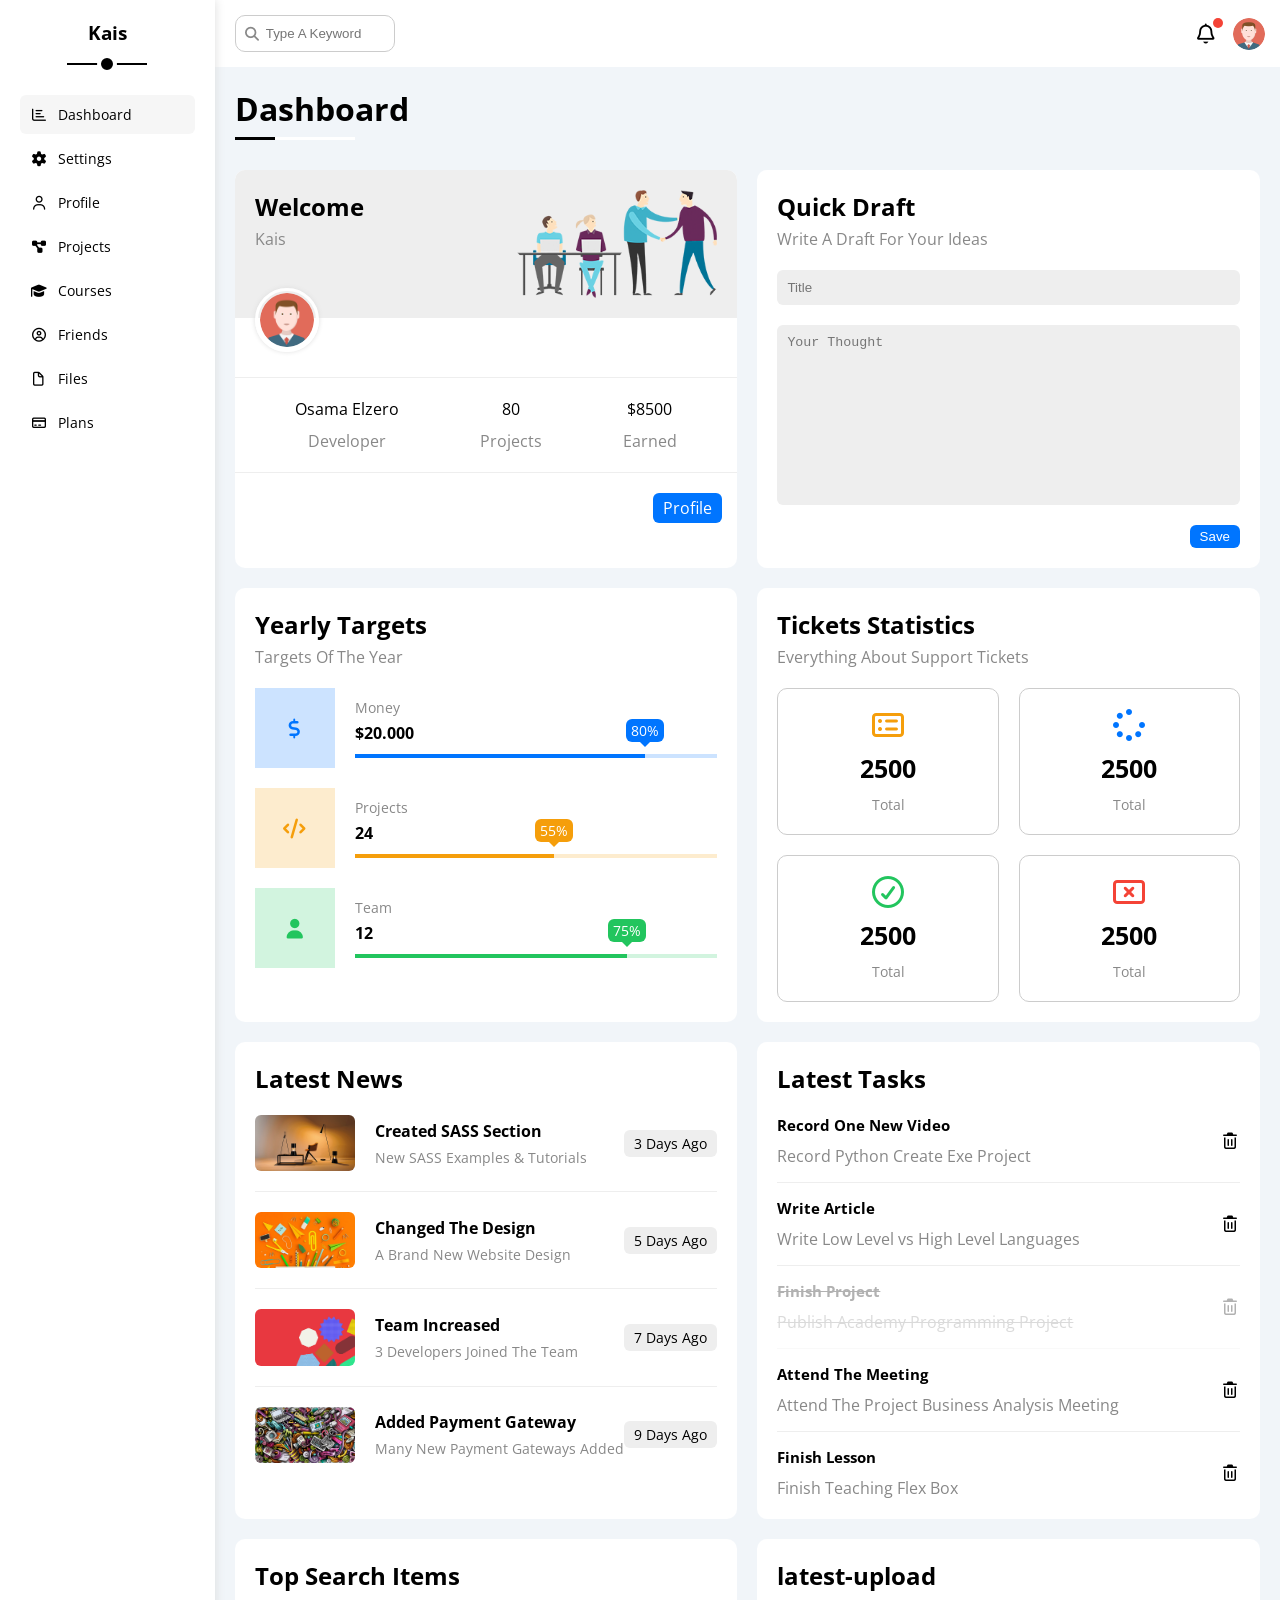
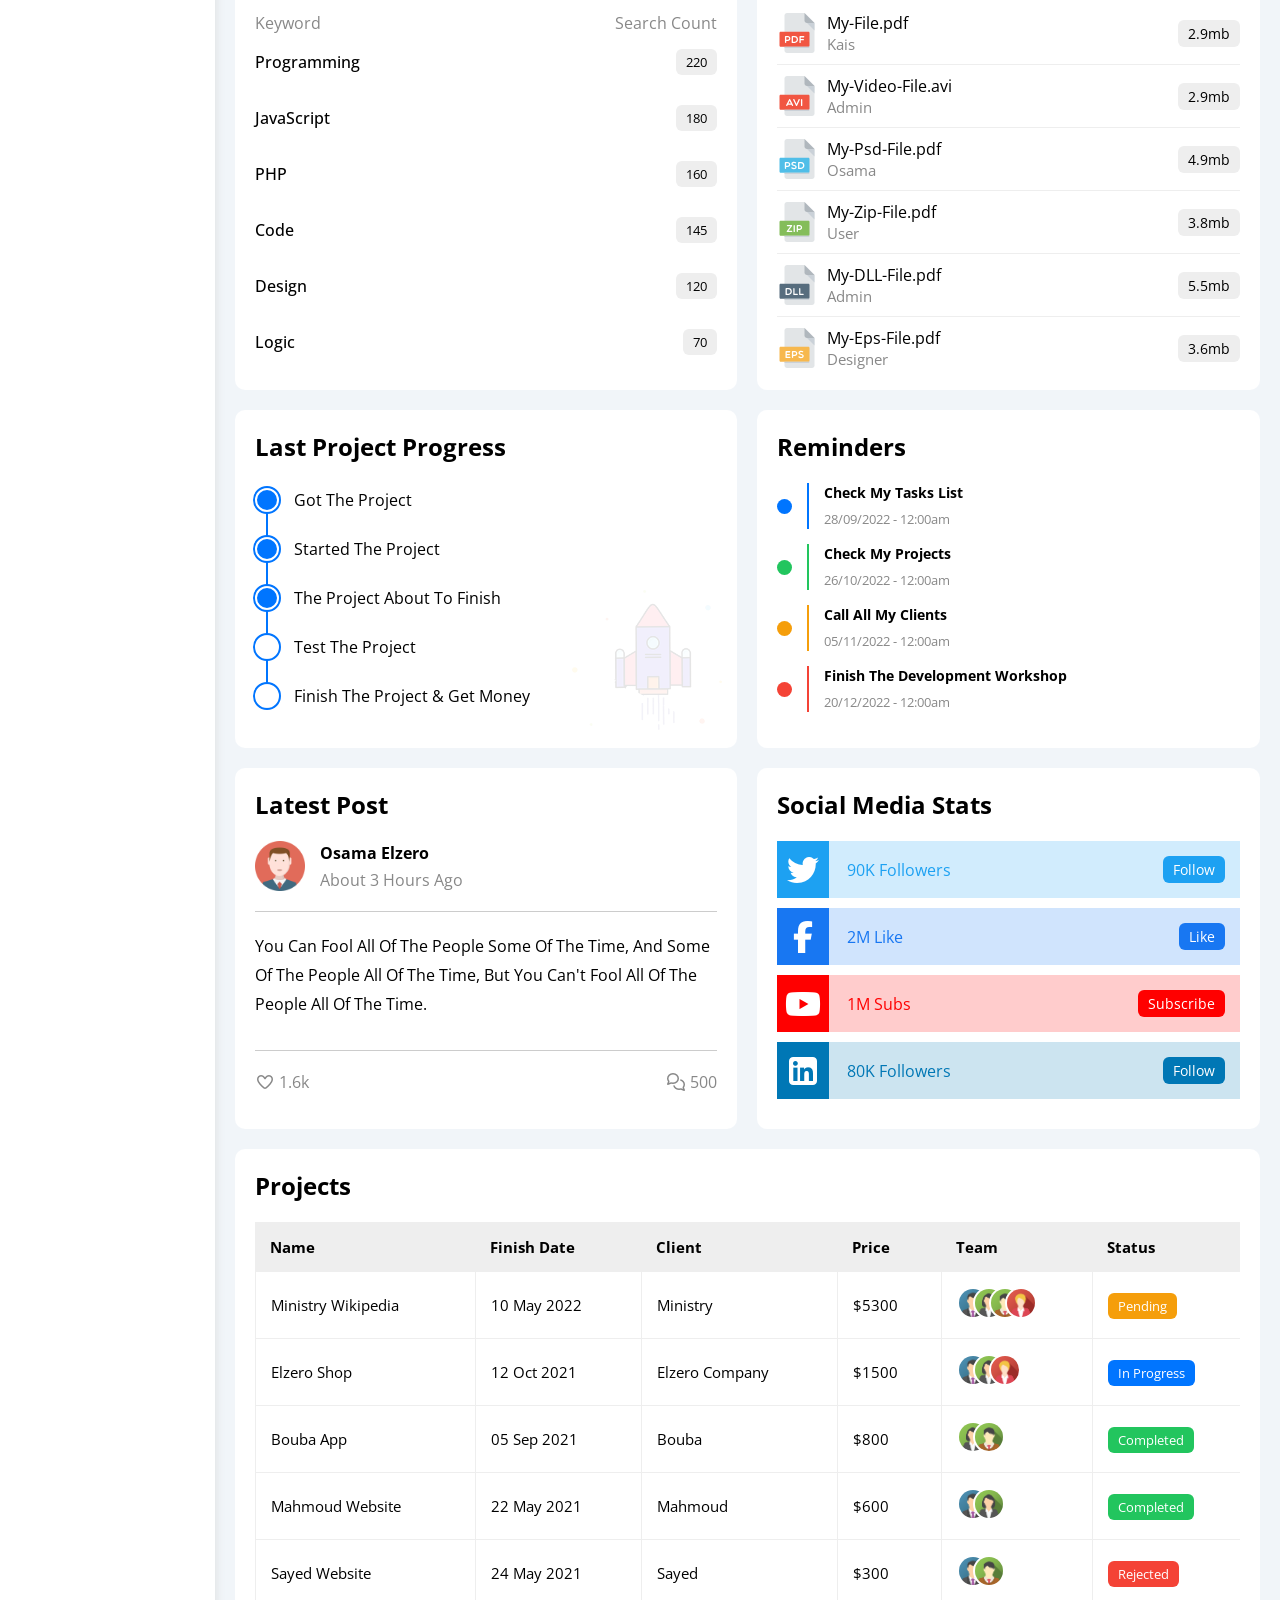
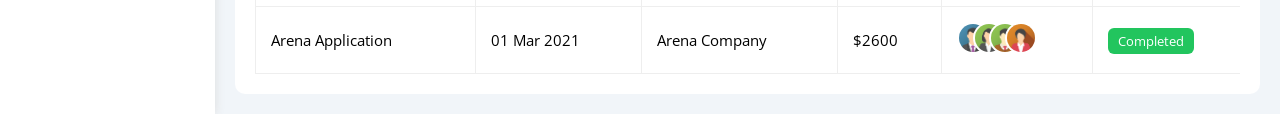
==== index.html @ 318b2729 "Initial commit" ====
<!DOCTYPE html>
<html lang="en">
    <head>
        <meta charset="UTF-8">
        <meta name="viewport" content="width=device-width, initial-scale=1.0">
        <!-- Font Awesome Library -->
        <link rel="stylesheet" href="css/all.min.css">
        <!-- Main Css File -->
        <link rel="stylesheet" href="css/frame-work.css">         
        <link rel="stylesheet" href="css/main-style.css">
        <!-- Google Font -->
        <link rel="preconnect" href="https://fonts.googleapis.com">
        <link rel="preconnect" href="https://fonts.gstatic.com" crossorigin>
        <link href="https://fonts.googleapis.com/css2?family=Open+Sans:ital,wght@0,300..800;1,300..800&display=swap" rel="stylesheet">
        <title>Dashboard</title>
    </head>
    <body>
        <div class="page d-flex">
            <div class="sidebar bg-white p-20 p-rel">
                <h3 class="p-rel mt-0 text-c">Kais</h3>
                <ul>
                    <li>
                        <a class="active d-flex align-center fs-14 c-black rad-6 p-10" href="index.html">
                            <i class="fa-regular fa-chart-bar fa-fw"></i>
                            <span class="ml-10 hide-mobile">Dashboard</span>
                        </a>
                    </li>
                    <li>
                        <a class="d-flex align-center fs-14 c-black rad-6 p-10" href="settings.html">
                            <i class="fa-solid fa-gear fa-fw"></i>
                            <span class="ml-10 hide-mobile">Settings</span>
                        </a>
                    </li>
                    <li>
                        <a class="d-flex align-center fs-14 c-black rad-6 p-10" href="Profile.html">
                            <i class="fa-regular fa-user fa-fw"></i>
                            <span class="ml-10 hide-mobile">Profile</span>
                        </a>
                    </li>
                    <li>
                        <a class="d-flex align-center fs-14 c-black rad-6 p-10" href="Projects.html">
                            <i class="fa-solid fa-diagram-project fa-fw"></i>
                            <span class="ml-10 hide-mobile">Projects</span>
                        </a>
                    </li>
                    <li>
                        <a class="d-flex align-center fs-14 c-black rad-6 p-10" href="Courses.html">
                            <i class="fa-solid fa-graduation-cap fa-fw"></i>
                            <span class="ml-10 hide-mobile">Courses</span>
                        </a>
                    </li>
                    <li>
                        <a class="d-flex align-center fs-14 c-black rad-6 p-10" href="Friends.html">
                            <i class="fa-regular fa-circle-user fa-fw"></i>
                            <span class="ml-10 hide-mobile">Friends</span>
                        </a>
                    </li>
                    <li>
                        <a class="d-flex align-center fs-14 c-black rad-6 p-10" href="Files.html">
                            <i class="fa-regular fa-file fa-fw"></i>
                            <span class="ml-10 hide-mobile">Files</span>
                        </a>
                    </li>
                    <li>
                        <a class="d-flex align-center fs-14 c-black rad-6 p-10" href="Plans.html">
                            <i class="fa-regular fa-credit-card fa-fw"></i>
                            <span class="ml-10 hide-mobile">Plans</span>
                        </a>
                    </li>
                </ul>
            </div>
            <div class="content w-full">
                <!-- Start Head -->
                <div class="head bg-white p-15 flex-between ">
                    <div class="search p-rel">
                        <input class="p-10 border-1-ccc rad-10" type="search" placeholder="Type A Keyword">
                    </div>
                    <div class="icons d-flex align-center">
                        <span class="notification p-rel">
                            <i class="fa-regular fa-bell fa-lg"></i>
                        </span>
                        <img src="images/avatar.png" alt="image">
                    </div>
                </div>
                <!-- End Head -->
                <h1 class="p-rel">Dashboard</h1>
                <!-- Start Wrapper -->
                <div class="wrapper d-grid gap-20">          
                    <!-- Start Welcome -->
                    <div class="welcome bg-white rad-10 text-c-mobile">
                        <div class="welcome-header d-flex space-between p-20 bg-eee ">
                            <div>
                                <h2 class="m-0">Welcome</h2>
                                <span class="d-block mt-5 c-gray mb-20">Kais</span>
                            </div>
                            <img class="hide-mobile" src="/images/welcome.png" alt="">
                        </div>   
                        <img class="rad-circle" src="/images/avatar.png" alt="">
                        <div class="body d-flex text-c p-20 mt-20 mb-20">
                            <div class="f-grow-1 p-rel">Osama Elzero
                                <span class="d-block c-gray mt-10">Developer</span>
                            </div>
                            <div class="f-grow-1 p-rel">80
                                <span class="d-block c-gray mt-10">Projects</span>
                            </div>
                            <div class="f-grow-1 p-rel">$8500
                                <span class="d-block c-gray mt-10">Earned</span>
                            </div>
                        </div>
                        <a class="btn-shape d-block bg-blue w-fit c-white" href="profile.html">Profile</a>
                    </div>
                    <!-- End Welcome -->
                    <!-- Start Quick Draft -->
                    <div class="quick p-20 bg-white rad-10 text-c-mobile">
                        <div>
                            <h2 class="m-0">Quick Draft</h2>
                            <span class="d-block mt-5 c-gray mb-20">Write A Draft For Your Ideas</span>
                        </div>
                        <form action="">
                            <input class="w-full bg-eee rad-6 p-10 mb-20 d-block b-none"  type="text" placeholder="Title">
                            <textarea class="w-full bg-eee rad-6 p-10 mb-20 d-block b-none" placeholder="Your Thought"></textarea>
                            <input class="btn-shape d-block bg-blue b-none w-fit c-white" type="submit" value="Save">
                        </form>
                    </div>
                    <!-- End Quick Draft -->
                    <!-- Start Yearly Targets  -->
                    <div class="targets p-20 bg-white rad-10 ">
                        <div>
                            <h2 class="m-0">Yearly Targets</h2>
                            <span class="d-block mt-5 c-gray mb-20">Targets Of The Year</span>
                        </div>
                        <div class="blue unit mb-20 flex-between">
                            <i class="fa-solid fa-dollar-sign fa-lg flex-center c-blue "></i>
                            <div class="info f-grow-1">
                                <span class="d-block c-gray fs-14">Money</span>
                                <span class="d-block bold mb-10 mt-5">$20.000</span>
                                <div class="progress">
                                    <span class="d-block bg-blue p-rel" style="width: 80%;">
                                        <span class="p-abs d-block bg-blue c-white rad-6 blold">80%</span>
                                    </span>
                                </div>
                            </div>
                        </div>
                        <div class="unit orange mb-20 flex-between">
                            <i class="fa-solid fa-code fa-lg flex-center c-orange"></i>
                            <div class="info f-grow-1">
                                <span class="d-block c-gray fs-14">Projects</span>
                                <span class="d-block bold mb-10 mt-5">24</span>
                                <div class="progress">
                                    <span class="d-block bg-orange p-rel" style="width: 55%;">
                                        <span class="p-abs d-block bg-orange c-white rad-6 blold">55%</span>
                                    </span>
                                </div>
                            </div>
                        </div>
                        <div class="unit green mb-20 flex-between">
                            <i class="fa-solid fa-user fa-lg flex-center c-green"></i>
                            <div class="info f-grow-1">
                                <span class="d-block c-gray fs-14">Team</span>
                                <span class="d-block bold mb-10 mt-5">12</span>
                                <div class="progress">
                                    <span class="d-block bg-green p-rel" style="width: 75%;">
                                        <span class="p-abs d-block bg-green c-white rad-6 blold">75%</span>
                                    </span>
                                </div>
                            </div>
                        </div>
                    </div>
                    <!-- End Yearly Targets -->
                    <!-- Start Tickets Statistics -->
                    <div class="tickets p-20 bg-white rad-10 ">
                        <div>
                            <h2 class="m-0">Tickets Statistics</h2>
                            <span class="d-block mt-5 c-gray mb-20">Everything About Support Tickets</span>
                        </div>
                        <div class="info d-flex gap-20 text-c flex-wrap">
                            <div class="box border-1-ccc rad-10 p-20">
                                <i class="fa-regular fa-rectangle-list fa-2x mb-10 c-orange"></i>
                                <span class="d-block mb-10 bold fs-25">2500</span>
                                <span class="d-block c-gray fs-14">Total</span>
                            </div>
                            <div class="box border-1-ccc rad-10 p-20">
                                <i class="fa-solid fa-spinner fa-2x mb-10 c-blue"></i>
                                <span class="d-block mb-10 bold fs-25">2500</span>
                                <span class="d-block c-gray fs-14">Total</span>
                            </div>
                            <div class="box border-1-ccc rad-10 p-20">
                                <i class="fa-regular fa-circle-check fa-2x mb-10 c-green"></i>
                                <span class="d-block mb-10 bold fs-25">2500</span>
                                <span class="d-block c-gray fs-14">Total</span>
                            </div>
                            <div class="box border-1-ccc rad-10 p-20">
                                <i class="fa-regular fa-rectangle-xmark fa-2x mb-10 c-red"></i>
                                <span class="d-block mb-10 bold fs-25">2500</span>
                                <span class="d-block c-gray fs-14">Total</span>
                            </div>
                        </div>
                        
                    </div>
                    <!-- End Tickets Statistics -->
                    <!-- Start Latest News -->
                    <div class="news p-20 bg-white rad-10  text-c-mobile">
                        <h2 class="mt-0 mb-20">Latest News</h2>
                        <div class="news-row flex-center pb-20 mb-20 column-mobile">
                            <img class="rad-6 mr-15" src="images/news-01.png" alt="">
                            <div class="info">
                                <h3 class="mt-0">Created SASS Section</h3>
                                <p class="m-0 c-gray fs-14">New SASS Examples & Tutorials</p>
                            </div>
                            <div class="btn-shape bg-eee fs-14 label">3 Days Ago</div>
                        </div>
                        <div class="news-row flex-center pb-20 mb-20 column-mobile">
                            <img class="rad-6 mr-15" src="images/news-02.png" alt="">
                            <div class="info">
                                <h3 class="mt-0">Changed The Design</h3>
                                <p class="m-0 c-gray fs-14">A Brand New Website Design</p>
                            </div>
                            <div class="btn-shape bg-eee fs-14 label">5 Days Ago</div>
                        </div>
                        <div class="news-row flex-center pb-20 mb-20 column-mobile">
                            <img class="rad-6 mr-15" src="images/news-03.png" alt="">
                            <div class="info">
                                <h3 class="mt-0">Team Increased</h3>
                                <p class="m-0 c-gray fs-14">3 Developers Joined The Team</p>
                            </div>
                            <div class="btn-shape bg-eee fs-14 label">7 Days Ago</div>
                        </div>
                        <div class="news-row flex-center column-mobile">
                            <img class="rad-6 mr-15" src="images/news-04.png" alt="">
                            <div class="info">
                                <h3 class="mt-0">Added Payment Gateway</h3>
                                <p class="m-0 c-gray fs-14">Many New Payment Gateways Added</p>
                            </div>
                            <div class="btn-shape bg-eee fs-14 label">9 Days Ago</div>
                        </div>
                    </div>
                    <!-- End Latest News -->
                    <!-- Start Tasks -->
                    <div class="tasks p-20 bg-white rad-10 ">
                        <h2 class="mt-0 mb-20">Latest Tasks</h2>
                        <div class="tasks-row flex-between">
                            <div class="info">
                                <h3 class="mt-0 fs-15 mb-10">Record One New Video</h3>
                                <p class="c-gray m-0 ">Record Python Create Exe Project</p>
                            </div>
                            <i class="fa-regular fa-trash-can delete"></i>
                        </div>
                        <div class="tasks-row flex-between">
                            <div class="info">
                                <h3 class="mt-0 fs-15 mb-10">Write Article</h3>
                                <p class="c-gray m-0">Write Low Level vs High Level Languages</p>
                            </div>
                            <i class="fa-regular fa-trash-can delete"></i>
                        </div>
                        <div class="tasks-row flex-between done">
                            <div class="info">
                                <h3 class="mt-0 fs-15 mb-10">Finish Project</h3>
                                <p class="c-gray m-0">Publish Academy Programming Project</p>
                            </div>
                            <i class="fa-regular fa-trash-can delete"></i>
                        </div>
                        <div class="tasks-row flex-between">
                            <div class="info">
                                <h3 class="mt-0 fs-15 mb-10">Attend The Meeting</h3>
                                <p class="c-gray m-0">Attend The Project Business Analysis Meeting</p>
                            </div>
                            <i class="fa-regular fa-trash-can delete"></i>
                        </div>
                        <div class="tasks-row flex-between">
                            <div class="info">
                                <h3 class="mt-0 fs-15 mb-10">Finish Lesson</h3>
                                <p class="c-gray m-0">Finish Teaching Flex Box</p>
                            </div>
                            <i class="fa-regular fa-trash-can delete"></i>
                        </div>
                    </div>
                    <!-- End Tasks -->
                    <!-- Start Top Search Items -->
                    <div class="top-search p-20 bg-white rad-10">
                        <h2 class="mt-0 mb-20">Top Search Items</h2>
                        <div class="first-row flex-between c-gray">
                            <div>Keyword</div>
                            <div>Search Count</div>
                        </div>
                        <div class="items-row flex-between pb-15 pt-15">
                            <span class="fw-500">Programming</span>
                            <span class="btn-shape bg-eee fs-13">220</span>
                        </div>
                        <div class="items-row flex-between pb-15 pt-15">
                            <span class="fw-500">JavaScript</span>
                            <span class="btn-shape bg-eee fs-13">180</span>
                        </div>
                        <div class="items-row flex-between pb-15 pt-15">
                            <span class="fw-500">PHP</span>
                            <span class="btn-shape bg-eee fs-13">160</span>
                        </div>
                        <div class="items-row flex-between pb-15 pt-15">
                            <span class="fw-500">Code</span>
                            <span class="btn-shape bg-eee fs-13">145</span>
                        </div>
                        <div class="items-row flex-between pb-15 pt-15">
                            <span class="fw-500">Design</span>
                            <span class="btn-shape bg-eee fs-13">120</span>
                        </div>
                        <div class="items-row flex-between pb-15 pt-15">
                            <span class="fw-500">Logic</span>
                            <span class="btn-shape bg-eee fs-13">70</span>
                        </div>
                    </div>
                    <!-- End Top Search Items -->
                    <!-- Start Latest Upload  -->
                    <div class="latest-upload p-20 bg-white rad-10 ">
                        <h2 class="mt-0 mb-20">latest-upload</h2>
                        <div class="latest-upload-row flex-between">
                            <img class="mr-10" src="images/pdf.svg" alt="">
                            <div class="info f-grow-1 ">
                                <span class="d-block">My-File.pdf</span>
                                <span class="d-block fs-15 c-gray">Kais</span>
                            </div>
                            <span class="d-block fs-14 btn-shape bg-eee">2.9mb</span>
                        </div>
                        <div class="latest-upload-row flex-between">
                            <img class="mr-10" src="images/avi.svg" alt="">
                            <div class="info f-grow-1 ">
                                <span class="d-block">My-Video-File.avi</span>
                                <span class="d-block fs-15 c-gray">Admin</span>
                            </div>
                            <span class="d-block fs-14 btn-shape bg-eee">2.9mb</span>
                        </div>
                        <div class="latest-upload-row flex-between">
                            <img class="mr-10" src="images/psd.svg" alt="">
                            <div class="info f-grow-1 ">
                                <span class="d-block">My-Psd-File.pdf</span>
                                <span class="d-block fs-15 c-gray">Osama</span>
                            </div>
                            <span class="d-block fs-14 btn-shape bg-eee">4.9mb</span>
                        </div>
                        <div class="latest-upload-row flex-between">
                            <img class="mr-10" src="images/zip.svg" alt="">
                            <div class="info f-grow-1 ">
                                <span class="d-block">My-Zip-File.pdf</span>
                                <span class="d-block fs-15 c-gray">User</span>
                            </div>
                            <span class="d-block fs-14 btn-shape bg-eee">3.8mb</span>
                        </div>
                        <div class="latest-upload-row flex-between">
                            <img class="mr-10" src="images/dll.svg" alt="">
                            <div class="info f-grow-1 ">
                                <span class="d-block">My-DLL-File.pdf</span>
                                <span class="d-block fs-15 c-gray">Admin</span>
                            </div>
                            <span class="d-block fs-14 btn-shape bg-eee">5.5mb</span>
                        </div>
                        <div class="latest-upload-row flex-between">
                            <img class="mr-10" src="images/eps.svg" alt="">
                            <div class="info f-grow-1 ">
                                <span class="d-block">My-Eps-File.pdf</span>
                                <span class="d-block fs-15 c-gray">Designer</span>
                            </div>
                            <span class="d-block fs-14 btn-shape bg-eee">3.6mb</span>
                        </div>
                    </div>
                    <!-- End Latest Upload  -->
                    <!-- Start Last Project Progress  -->
                    <div class="latest-projects p-20 bg-white rad-10 p-rel  text-c-mobile">
                        <h2 class="mt-0 mb-20">Last Project Progress</h2>
                        <ul class="p-rel">
                            <li class="d-flex align-center mt-25 done">Got The Project</li>
                            <li class="d-flex align-center mt-25 done">Started The Project</li>
                            <li class="d-flex align-center mt-25 done">The Project About To Finish</li>
                            <li class="d-flex align-center mt-25 current">Test The Project</li>
                            <li class="d-flex align-center mt-25">Finish The Project & Get Money</li>
                        </ul>
                        <img class="hide-mobile" src="images/project.png" alt="">
                    </div>
                    <!-- End Last Project Progress -->
                    <!-- Start Reminders -->
                    <div class="reminders p-20 bg-white rad-10 p-rel">
                        <h2 class="mt-0 mb-20">Reminders</h2>
                        <ul>
                            <li class="blue d-flex align-center mt-15 ">
                                <span class="d-block mr-15"></span>
                                <div class="info">
                                    <p class="mt-0 mb-5 bold fs-14">Check My Tasks List</p>
                                    <span class="fs-13 c-gray">28/09/2022 - 12:00am</span>
                                </div>
                            </li>
                            <li class="green d-flex align-center mt-15">
                                <span class="d-block mr-15"></span>
                                <div class="info">
                                    <p class="mt-0 mb-5 bold fs-14">Check My Projects</p>
                                    <span class="fs-13 c-gray">26/10/2022 - 12:00am</span>
                                </div>
                            </li>
                            <li class="orange d-flex align-center mt-15">
                                <span class="d-block mr-15"></span>
                                <div class="info">
                                    <p class="mt-0 mb-5 bold fs-14">Call All My Clients</p>
                                    <span class="fs-13 c-gray">05/11/2022 - 12:00am</span>
                                </div>
                            </li>
                            <li class="red d-flex align-center mt-15">
                                <span class="d-block mr-15"></span>
                                <div class="info">
                                    <p class="mt-0 mb-5 bold fs-14">Finish The Development Workshop</p>
                                    <span class="fs-13 c-gray">20/12/2022 - 12:00am</span>
                                </div>
                            </li>
                        </ul>
                    </div>
                    <!-- End Reminders -->
                    <!-- Start Latest Post -->
                    <div class="latest-post p-20 bg-white rad-10 p-rel">
                        <h2 class="mt-0 mb-20">Latest Post</h2>
                        <div class="d-flex align-center mb-20">
                            <img src="images/avatar.png" alt="">
                            <div class="info">
                                <span class="d-block mt-0 mb-5 bold">Osama Elzero</span>
                                <span class="d-block c-gray">About 3 Hours Ago</span>
                            </div>
                        </div>
                        <div class="description pb-20 mb-20 pt-20 mt-20">
                            You can fool all of the people some of the time, 
                            and some of the people all of the time, but you can't fool 
                            all of the people all of the time.
                        </div>
                        <div class="post-stats flex-between c-gray">
                            <div class="likes">
                                <i class="fa-regular fa-heart"></i>
                                <span>1.6k</span>
                            </div>
                            <div class="comment">
                                <i class="fa-regular fa-comments"></i>
                                <span>500</span>
                            </div>
                        </div>
                    </div>
                    <!-- End Latest Post -->
                    <!-- Start Social Media Stats -->
                    <div class="social-stats p-20 bg-white rad-10 p-rel">
                        <h2 class="mt-0 mb-20">Social Media Stats</h2>
                        <div class="box flex-between twitter p-rel mb-10">
                            <i class="fa-brands fa-twitter fa-2x c-white p-abs h-full flex-center bg-blue p-20"></i>
                            <span>90K Followers</span>
                            <a class="btn-shape c-white fs-14" href="#">Follow</a>
                        </div>
                        <div class="box flex-between facebook p-rel mb-10">
                            <i class="fa-brands fa-facebook-f fa-2x c-white p-abs h-full flex-center bg-blue p-20"></i>
                            <span>2M Like</span>
                            <a class="btn-shape c-white fs-14" href="#">Like</a>
                        </div>
                        <div class="box flex-between youtube p-rel mb-10">
                            <i class="fa-brands fa-youtube fa-2x c-white p-abs h-full flex-center bg-blue p-20"></i>
                            <span>1M Subs</span>
                            <a class="btn-shape c-white fs-14" href="#">Subscribe</a>
                        </div>
                        <div class="box flex-between linkedin p-rel mb-10">
                            <i class="fa-brands fa-square-linkedin fa-2x c-white p-abs h-full flex-center bg-blue p-20"></i>
                            <span>80K Followers</span>
                            <a class="btn-shape c-white fs-14" href="#">Follow</a>
                        </div>
                    </div>
                    <!-- End Social Media Stats -->
                </div>
                <!-- End Wrapper -->
                <!-- Start Projects Table -->
                <div class="projects p-20 bg-white rad-10 m-20">
                    <h2 class="mt-0 mb-20">Projects</h2>
                    <div class="responsive-table">
                        <table class="fs-15 w-full">
                            <thead>
                                <tr>
                                    <td>Name</td>
                                    <td>Finish Date</td>
                                    <td>Client</td>
                                    <td>Price</td>
                                    <td>Team</td>
                                    <td>Status</td>
                                </tr>
                            </thead>
                            <tbody>
                                <tr>
                                    <td>Ministry Wikipedia</td>
                                    <td>10 May 2022</td>
                                    <td>Ministry</td>
                                    <td>$5300</td>
                                    <td>
                                        <img src="images/team-01.png" alt="" />
                                        <img src="images/team-02.png" alt="" />
                                        <img src="images/team-03.png" alt="" />
                                        <img src="images/team-05.png" alt="" />
                                    </td>
                                    <td>
                                        <span class="btn-shape c-white fs-13 bg-orange">Pending</span>
                                    </td>
                                </tr>
                                <tr>
                                    <td>Elzero Shop</td>
                                    <td>12 Oct 2021</td>
                                    <td>Elzero Company</td>
                                    <td>$1500</td>
                                    <td>
                                        <img src="/images/team-01.png" alt="">
                                        <img src="/images/team-02.png" alt="">
                                        <img src="/images/team-05.png" alt="">
                                    </td>
                                    <td>
                                        <span class="btn-shape c-white fs-13 bg-blue">In Progress</span>
                                    </td>
                                </tr>
                                <tr>
                                    <td>Bouba App</td>
                                    <td>05 Sep 2021</td>
                                    <td>Bouba</td>
                                    <td>$800</td>
                                    <td>
                                        <img src="/images/team-02.png" alt="">
                                        <img src="/images/team-03.png" alt="">
                                    </td>
                                    <td>
                                        <span class="btn-shape c-white fs-13 bg-green">Completed</span>
                                    </td>
                                </tr>
                                <tr>
                                    <td>Mahmoud Website</td>
                                    <td>22 May 2021</td>
                                    <td>Mahmoud</td>
                                    <td>$600</td>
                                    <td>
                                        <img src="/images/team-01.png" alt="">
                                        <img src="/images/team-02.png" alt="">
                                    </td>
                                    <td>
                                        <span class="btn-shape c-white fs-13 bg-green">Completed</span>
                                    </td>
                                </tr>
                                <tr>
                                    <td>Sayed Website</td>
                                    <td>24 May 2021</td>
                                    <td>Sayed</td>
                                    <td>$300</td>
                                    <td>
                                        <img src="/images/team-01.png" alt="">
                                        <img src="/images/team-03.png" alt="">
                                    </td>
                                    <td>
                                        <span class="btn-shape c-white fs-13 bg-red ">Rejected</span>
                                    </td>
                                </tr>
                                <tr>
                                    <td>Arena Application</td>
                                    <td>01 Mar 2021</td>
                                    <td>Arena Company</td>
                                    <td>$2600</td>
                                    <td>
                                        <img src="/images/team-01.png" alt="">
                                        <img src="/images/team-02.png" alt="">
                                        <img src="/images/team-03.png" alt="">
                                        <img src="/images/team-04.png" alt="">
                                    </td>
                                    <td>
                                        <span class="btn-shape c-white fs-13 bg-green">Completed</span>
                                    </td>
                                </tr>
                            </tbody>
                        </table>
                    </div>
                </div>
                <!-- End Projects Table -->
            </div>
            
        </div>
    </body>
</html>
---- css/frame-work.css ----
:root {
    --blue-color:#0075ff;
    --blue-alt-color:#0d69d5;
    --orange-color:#f59e0b;
    --green-color:#22c55e;
    --red-color:#f44336;
    --gray-color:#888;
}
/* Start Box */
.d-block {
    display: block;
}
@media (max-width:767px) {
    .block-mobile {
        display: block;
    }
    .hide-mobile {
        display: none;
    }
}
.d-grid {
    display: grid;
}
.d-flex {
    display: flex;
}
.d-inline-flex {
    display: inline-flex;
}
.align-center {
    align-items: center;
}
.space-between {
    justify-content: space-between;
}
.flex-wrap {
    flex-wrap: wrap;
}
.f-grow-1 {
    flex-grow: 1;
}
@media (max-width:767px) {
    .column-mobile {
        flex-direction: column;
    }
}
.gap-20 {
    gap: 20px ;
}
/* End Box */
/* Start Padding + Margin */
.p-20 {
    padding: 20px;
}
.p-15 {
    padding: 15px;
}
.p-10 {
    padding: 10px;
}
.pt-20 {
    padding-top: 20px;
}
.pt-15 {
    padding-top: 15px;
}
.pb-20 {
    padding-bottom: 20px;
}
.pb-15 {
    padding-bottom: 15px;
}
.m-20 {
    margin: 20px;
}
.m-0 {
    margin: 0;
}
.mt-0 {
    margin-top: 0;
}
.mt-5 {
    margin-top: 5px;
}
.mt-10 {
    margin-top: 10px;
}
.mt-15 {
    margin-top: 15px;
}
.mt-20 {
    margin-top: 20px;
}
.mt-25 {
    margin-top: 25px;
}
.mr-10 {
    margin-right: 10px;
}
.mr-15 {
    margin-right: 15px;
}
.mb-5 {
    margin-bottom: 5px;
}
.mb-10 {
    margin-bottom: 10px;
}
.mb-15 {
    margin-bottom: 15px;
}
.mb-20 {
    margin-bottom: 20px;
}
.ml-10 {
    margin-left: 10px;
}
/* End Padding + Margin */
/* Start Color */
.bg-white {
    background-color: white;
}
.bg-blue {
    background-color: var(--blue-color);
}
.bg-orange {
    background-color: var(--orange-color);
}
.bg-green {
    background-color: var(--green-color);
}
.bg-red {
    background-color: var(--red-color);
}
.bg-eee {
    background-color: #eee;
}
.c-blue {
    color: var(--blue-color);
}
.c-orange {
    color: var(--orange-color);
}
.c-green {
    color: var(--green-color);
}
.c-red {
    color: var(--red-color);
}
.c-black {
    color: black;
}
.c-gray {
    color: var(--gray-color);
}
.c-white {
    color: white;
}
/* End Color */
/* Start Position */
.p-rel {
    position: relative;
}
.p-abs {
    position: absolute;
}
/* End Position  */
/* Start Font  */
@media (max-width:767px) {
    .text-c-mobile {
        text-align: center;
    }
}
.text-c {
    text-align: center;
}
.fs-13 {
    font-size: 13px;
}
.fs-14 {
    font-size: 14px;
}
.fs-15 {
    font-size:15px ;
}
.fs-16 {
    font-size:16px ;
}
.fs-17 {
    font-size:17px ;
}
.fs-25 {
    font-size: 25px;
}
.fw-500 {
    font-weight: 500;
}
.bold {
    font-weight: bold;
}
/* End Font */
/* Start Size  */
.w-full {
    width: 100%
}
.w-half {
    width: 50%
}
.w-fit {
    width: fit-content;
}
.h-full {
    height: 100%;
}
/* End Size  */
/* Start Border  */
.rad-6 {
    border-radius: 6px;
}
.rad-10 {
    border-radius: 10px;
}
.rad-circle {
    border-radius: 50%;
}
.border-1-ccc {
    border: 1px solid #ccc;
}
.border-2-eee {
    border: 2px solid #eee;
}
.border-t-1-eee {
    border-top: 1px solid #eee;
}
.border-b-1-eee {
    border-bottom: 1px solid #eee;
}
.b-none {
    border: none;
}
/* End Border */
/* Start Component */
.flex-center {
    display: flex;
    justify-content: center;
    align-items: center;
}
.flex-between {
    display: flex;
    justify-content: space-between;
    align-items: center;
}
.btn-shape {
    padding: 4px 10px;
    border-radius: 6px;
}
/* End Component */
---- css/main-style.css ----
:root {
    --blue-color:#0075ff;
    --blue-alt-color:#0d69d5;
    --orange-color:#f59e0b;
    --green-color:#22c55e;
    --red-color:#f44336;
    --gray-color:#888;
}
body {
    font-family:"Open Sans" , sans-serif;
    margin: 0;
}
* {
    box-sizing: border-box;
}
*:focus {
    outline: none;
}
a {
    text-decoration: none;
}
ul {
    list-style: none ;
    padding: 0;
}
::-webkit-scrollbar {
    width: 15px;
}
::-webkit-scrollbar-track {
    background-color: white;
}
::-webkit-scrollbar-thumb {
    background-color: var(--blue-color);
}
::-webkit-scrollbar-thumb:hover {
    background-color: var(--blue-alt-color);
}
.page {
    background-color: #f1f5f9;
    min-height: 100vh;
}
/* Start Sidebar  */
.sidebar {
    width: 250px;
    -webkit-box-shadow: 0 0 10px #ddd;
    -moz-box-shadow: 0 0 10px #ddd;
    box-shadow: 0 0 10px #ddd;
}
.sidebar > h3 {
    margin-bottom: 50px;
}
@media (min-width:768px) {
    .sidebar > h3::before ,
    .sidebar > h3::after {
        content: "";
        background-color: black;
        position: absolute;
        left: 50%;
        transform: translateX(-50%);
    }
    .sidebar > h3::before {
        height: 2px;
        width: 80px;
        bottom: -20px;
    }
    .sidebar > h3::after {
        height: 12px;
        width: 12px;    
        bottom: -29px;
        border-radius: 50%;
        border: 4px solid white;
    }
}
.sidebar ul li a {
    transition: 0.3s;
    margin-bottom: 5px;
}
.sidebar ul li a:hover , 
.sidebar ul li a.active {
    background-color: #f6f6f6;
}
.sidebar ul li a span {
    font-size: 14px;
    margin-left: 10px;
}
@media (max-width :767px) {
    .sidebar {
        width: 58px;
        padding: 10px;
    }
    .sidebar > h3 {
        font-size: 13px;
        margin-bottom: 15px;
    }
}
/* End Sidebar  */
/* Start Content */
.content {
    overflow: hidden;
}
/* Start Head */
.head .search::before{
    font-family: var(--fa-style-family-classic);
    content: "\f002";
    font-weight: 900;
    position: absolute;
    left: 15px;
    top: 50%;
    transform: translateY(-50%);
    font-size: 14px;
    color: var(--gray-color);
}
.head .search input {
    padding-left: 30px;
    margin-left: 5px;
    width: 160px;
    transition: width 0.3s;
}
.head .search input:focus {
    outline:auto ;
    outline-color: #dadada;
    width: 200px;
}
.head .search input:focus::placeholder {
    display: none;
}
.head .icons .notification::before {
    content: "";
    width: 10px;
    height: 10px;
    border-radius: 50%;
    background-color: var(--red-color);
    position: absolute;
    top: -5px;
    right: -5px;
}
.head .icons img {
    width: 32px;
    height: 32px;
    margin-left: 15px;
    border-radius: 50%;
}   
/* End Head */
.page h1 {
    margin: 20px 20px 40px;
}
.page h1::before , 
.page h1::after {
    content: "";
    position: absolute;
    height: 3px;
    bottom: -10px;
    left: 0;
}
.page h1::before {
    background-color: white;
    width: 120px;
}
.page h1::after {
    background-color: black;
    width: 40px;
}
.wrapper {
    grid-template-columns: repeat(auto-fill , minmax(450px , 1fr));
    margin-left: 20px;
    margin-right: 20px;
    margin-bottom: 20px;
}
@media (max-width:767px) {
    .wrapper {
        grid-template-columns: minmax(200px , 1fr);
        margin-left: 10px;
        margin-right: 10px;
        gap: 10px;
    }
}
/* Start Welcome */
.welcome {
    overflow: hidden;
}
.welcome .welcome-header img {
    width: 200px;
}
.welcome > img {
    width: 64px;
    height: 64px;
    box-shadow: rgb(221, 221, 221) 0px 0px 5px;
    margin-top: -30px;
    margin-left: 20px;
    border: 3px solid white;
    padding: 2px;
}
.welcome .body {
    border-top:1px  solid #eee;
    border-bottom:1px  solid #eee;
}
@media (max-width:767px) {
    .welcome .welcome-header {
        padding-bottom: 30px;
        justify-content: center;
    }
    .welcome > img {
        margin-left: 0;
    }
    .welcome .body {
        flex-direction: column;
    }
    .welcome .body div {
        margin-bottom: 20px;
    }
    .welcome .body div:not(:last-child)::before {
        content: "";
        width: 30%;
        height: 1px;
        background-color: var(--gray-color);
        position: absolute;
        bottom: -10px;
        left: 50%;
        transform: translateX(-50%);
    }
}
.welcome a {
    margin: 0 15px 15px auto;
    transition: 0.3s;
}
.welcome a:hover {
    background-color: var(--blue-alt-color);
}
/* End Welcome */
/* Start Quick Draft */
.quick textarea {
    resize: none;
    min-height: 180px;
}
.quick input[type=submit] {
    margin-left: auto;
    cursor: pointer;
    transition: 0.3s;
}
.quick input[type=submit]:hover {
    background-color: var(--blue-alt-color);
}
/* End Quick Draft */
/* Start Yearly Targets */
.targets .unit i {
    height: 80px;
    width: 80px;
    margin-right: 20px;
}
.targets .unit .info .progress {
    height: 4px;
}
.targets .unit.blue i ,
.targets .unit.blue .info .progress {
    background-color: rgba(0 117 255 / 20%);
}
.targets .unit.orange i ,
.targets .unit.orange .info .progress {
    background-color: rgb(245 158 11 / 20%);
}
.targets .unit.green i ,
.targets .unit.green .info .progress {
    background-color: rgb(34 197 94 / 20%);
}
.targets .unit .info .progress > span {
    height: 100%;
}
.targets .unit .info .progress > span span {
    bottom: 16px;
    right: -19px;
    font-size: 14px;
    padding: 2px 5px;
}
.targets .unit .info .progress span > span::after {
    content: "";
    border-style: solid;
    border-width: 6px;
    border-color: transparent;
    position: absolute;
    bottom: -11px;
    left: 50%;
    transform: translateX(-50%);
}
.targets .unit.blue .info .progress span > span::after {
    border-top-color: var(--blue-color);
}
.targets .unit.orange .info .progress span > span::after {
    border-top-color: var(--orange-color);
}
.targets .unit.green .info .progress span > span::after {
    border-top-color: var(--green-color) ;
}
/* End Yearly Targets */
/* Start Tickets Statistics */
.tickets .info .box {
    width: calc(50% - 10px);
}
@media (max-width:570px) {
    .tickets .info .box {
        width: 100%;
    }
}
/* End Tickets Statistics */
/* Start Latest News */
.news .news-row:not(:last-of-type) {
    border-bottom: 1px solid #eee;
}
.news img {
    width: 100px;
    height: 100%;
    margin-right: 20px;
}
@media (max-width:767px) {
    .news img {
        margin: 0 auto;
    }
}
.news .info {
    flex-grow: 1;
}
.news .info h3 {
    font-size: 16px;
    margin-bottom: 6px;
}
@media (max-width:767px) {
    .news .info h3 {
        margin-top: 5px;
    }
    .news .info p {
        margin-bottom: 5px;
    }
    .news .label {
        width: fit-content;
        margin: 10px auto;
    }
}
/* End Latest News */
/* Start Tasks  */
.tasks .tasks-row:not(:last-of-type) {
    border-bottom: 1px solid #eee;
    margin-bottom: 15px;
    padding-bottom: 15px;
}
.tasks .tasks-row.done {
    opacity: 0.3;
}
.tasks .tasks-row.done .info h3 {
    text-decoration: line-through;
}
.tasks .tasks-row.done .info p {
    text-decoration: line-through;
}
.tasks .tasks-row i {
    cursor: pointer;
    transition: 0.3s;
}
.tasks .tasks-row i:hover {
    color: var(--red-color);
}
/* End Tasks  */
/* Start Top Search Items */

/* End Top Search Items */
/* Start Latest Upload  */
.latest-upload .latest-upload-row img {
    width: 40px;
    height: 40px;
}
.latest-upload .latest-upload-row:not(:last-of-type) {
    border-bottom: 1px solid #eee;
    margin-bottom: 10px;
    padding-bottom: 10px;
}
/* End Latest Upload  */
/* Start Last Project Progress */
.latest-projects ul::before {
    content: "";
    height: 100%;
    width: 2px;
    background-color: var(--blue-color);
    position: absolute;
    left: 11px;
}
.latest-projects li::before {
    content: "";
    width: 20px;
    height: 20px;
    border-radius: 50%;
    background-color: white;
    margin-right: 15px;
    border: 2px solid white;
    outline: 2px solid var(--blue-color);
    z-index: 1;
}
.latest-projects li.done::before {
    background-color: var(--blue-color);
}
.latest-projects li.current::before {
    animation: change-color infinite 0.8s alternate;
}
.latest-projects img {
    position: absolute;
    right: 15px;
    bottom: 15px;
    width: 150px;
    opacity: 0.1;
}
/* End Last Project Progress */
/* Start Reminders */
.reminders  li > span {
    width: 15px;
    height: 15px;
    border-radius: 50%;
}
.reminders  li.blue > span {
    background-color: var(--blue-color);
}
.reminders  li.green > span {
    background-color: var(--green-color);
}
.reminders  li.orange > span {
    background-color: var(--orange-color);
}
.reminders  li.red > span {
    background-color: var(--red-color);
}
.reminders li .info {
    padding-left: 15px;
    border-left-width:2px;
    border-left-style: solid;
}
.reminders li.blue .info {
    border-left-color: var(--blue-color);
}
.reminders li.green .info {
    border-left-color: var(--green-color);
}
.reminders li.orange .info {
    border-left-color: var(--orange-color);
}
.reminders li.red .info {
    border-left-color: var(--red-color);
}
/* End Reminders */
/* Start Latest Post */
.latest-post img {
    width: 50px;
    height: 50px;
    margin-right: 15px;
}
.latest-post .description {
    border-bottom: 1px solid #ccc ;
    border-top: 1px solid #ccc;
    text-transform:capitalize ;
    line-height: 1.8;
    min-height: 140px;
}
/* End Latest Post */
/* Start Social Media Stats */

.social-stats .box {
    padding: 15px 15px 15px 70px;
}
.social-stats .box.twitter {
    background-color: rgba(29, 160, 242, 0.2);
    color: #1da1f2;
}
.social-stats .box.facebook {
    background-color: rgb(24, 119, 242 , 0.2);
    color: #1877f2;
}
.social-stats .box.youtube {
    background-color: rgb(255, 0, 0 , 0.2);
    color: #ff0000;
}
.social-stats .box.linkedin {
    background-color: rgb(0, 119, 181 , 0.2);
    color: #0077b5;
}
.social-stats .box i {
    left: 0;
    top: 0;
    width: 52px;
    transition: 0.3s;
}
.social-stats .box i:hover {
    transform: rotate(5deg);
}
.social-stats .box.twitter i ,
.social-stats .box.twitter a {
    background-color: #1da1f2;
}
.social-stats .box.facebook i ,
.social-stats .box.facebook a {
    background-color: #1877f2;
}
.social-stats .box.youtube i ,
.social-stats .box.youtube a {
    background-color: #ff0000;
}
.social-stats .box.linkedin i ,
.social-stats .box.linkedin a {
    background-color: #0077b5;
}
/* End Social Media Stats */
/* Start Projects Table */
.projects .responsive-table {
    overflow-x: auto;
}
.projects table {
    min-width: 1000px;
    border-spacing: 0;
}
.projects table tbody tr {
    transition: 0.3s;
}
.projects table tbody tr:hover  {
    background-color: #faf7f7;
}
.projects table td {
    padding:15px ;
}
.projects table thead td {
    background-color: #eee;
    font-weight: bold;
}
.projects table tbody td {
    border-bottom:1px  solid #eee;
    border-left:1px  solid #eee;
    transition: 0.3s;
}
.projects table tbody td:last-child {
    border-right: 1px solid #eee;
}
.projects table td img {
    width: 32px;
    height: 32px;
    border-radius: 50%;
    padding: 2px;
    background-color: white;
}
.projects table td img:not(:first-child) {
    margin-left: -20px;
}
/* End Projects Table */
/* Start Settings */
.settings-page {
    grid-template-columns: repeat(auto-fill, minmax(500px, 1fr));
}
@media (max-width:767px) {
    .settings-page {
        grid-template-columns:minmax(100px, 1fr);
        gap:10px;
        margin-left: 10px;
        margin-right: 10px;
    }
}
.settings-page textarea {
    resize: none;
    min-height: 150px;
}
.settings-page .email {
    display: inline-flex;
    width: calc(100% - 80px);
}
.settings-page .button {
    transition: 0.3s;
}
.settings-page .button:hover {
    background-color: var(--blue-alt-color);
}
/* social */
.social-box i {
    background-color: #f6f6f6;
    height: 40px;
    width: 40px;
    border-radius: 6px 0 0 6px;
    border: 1px solid #ddd;
    transition: 0.3s;
}
.social-box input {
    padding-left: 10px;
    background-color: #f6f6f6;
    border: #ddd;
    height: 40px;
    border-radius: 0 6px 6px 0;
    border: 1px solid #ddd;
    border-left: none;
}
.social-box > div:focus-within i {
    color: black;
}
/* widgets control */
.widgets-control-box input[type="checkbox"] {
    -webkit-appearance:none ;
    appearance: none;
}
.widgets-control-box label {
    position: relative;
    padding-left: 26px;
    cursor: pointer;
}
.widgets-control-box label::before ,
.widgets-control-box label::after {
    position: absolute;
    left: 0;
    top: 50%;
    border-radius:4px ;
    margin-top: -9px;
}
.widgets-control-box label::before {
    content: "";
    width: 14px;
    height: 14px;
    border:2px solid var(--gray-color) ;
}
.widgets-control-box label:hover::before {
    border-color: var(--blue-alt-color);
}
.widgets-control-box label::after {
    font-family: var(--fa-style-family-classic);
    content: "\f00c";
    font-weight: 900;
    background-color: var(--blue-color);
    color: white;
    font-size: 12px;
    width: 18px;
    height: 18px;
    display: flex;
    justify-content: center;
    align-items: center;
    transform: scale(0);
    transition: 0.3s;
}
.widgets-control-box input[type=checkbox]:checked + label::after {
    transform: scale(1);
}
/* date */
input[type="radio"] {
    -webkit-appearance:none ;
    appearance: none;
}
.date label {
    position: relative;
    padding-left: 30px;
    cursor: pointer;
}
.date label::before ,
.date label::after {
    position: absolute;
    border-radius:50% ;
    top: 50%;
}
.date label::before {
    content: "";
    margin-top: -11px;
    left: 0;
    width: 18px;
    height: 18px;
    border:2px solid var(--gray-color) ;
}
.date label:hover::before {
    border-color: var(--blue-alt-color);
}
.date label::after {
    content: "";
    left: 5px;
    margin-top: -6px;
    background-color: var(--blue-color);
    color: white;
    width: 12px;
    height: 12px;
    transform: scale(0);
    transition: 0.3s;
}
.date input[type=radio]:checked + label::before {
    border-color: var(--blue-color);
}
.date input[type=radio]:checked + label::after {
    transform: scale(1);
}
/* servers */
.servers label {
    cursor: pointer;
}
.servers i {
    margin: 0 auto 10px;
}
.servers input[type=radio]:checked + .server > label {
    color: var(--blue-color);
}
.servers input[type=radio]:checked + .server {
    border-color: var(--blue-color);
}
/* toggle */
.toggle-checkbox {
    -webkit-appearance:none ;
    appearance:none;
    display: none;
}
.toggle-switch {
    background-color: #ccc;
    width: 78px;
    height: 32px;
    border-radius: 16px;
    position: relative;
    transition: 0.3s;
    cursor: pointer;
}
.toggle-switch::before {
    font-family: var(--fa-style-family-classic);
    content:"\f00d";
    font-weight:900 ;
    background-color: white;
    width: 24px;
    height: 24px;
    position: absolute;
    border-radius: 50%;
    left: 4px;
    top: 4px;
    display: flex;
    justify-content: center;
    align-items: center;
    color: #aaa;
    transition: 0.3s;
}
.toggle-checkbox:checked + .toggle-switch {
    background-color: var(--blue-color);
}
.toggle-checkbox:checked + .toggle-switch::before {
    content: "\f00c";
    left: 50px;
    color: var(--blue-color);
}
.settings-page :disabled {
    cursor: no-drop;
    background-color: #f0f4f8;
    color: #bbbbbb;
}
/* End Settings */
/* Start Profile */ 
.profile-page .overview .avatar-box {
    width: 300px;
    border-right: 1px solid #eee;
    letter-spacing: 0.7px;
}
.profile-page .overview .avatar-box > img {
    width: 120px;
    height: 120px;
}
.profile-page .overview .avatar-box .level {
    position: relative;
    height: 6px;
    width: 70%;
    overflow: hidden;
    margin: auto;
}
.profile-page .overview .avatar-box .level span {
    position: absolute;
    left: 0;
    top: 0;
    height: 100%;
}
.profile-page .overview .info-box  {
    letter-spacing: 0.7px;
}
.profile-page .overview .info-box .box {
    flex-wrap: wrap;
    transition: 0.3s;
}
.profile-page .overview .info-box .box > div {
    min-width: 250px;
}
.profile-page .overview .info-box .box:hover {
    background-color: #f9f9f9;
}
.profile-page .overview .info-box h4 {
    font-weight:normal ;
}
.profile-page .overview .info-box .toggle-switch {
    height: 20px;
}
.profile-page .overview .info-box .toggle-switch::before {
    width: 12px;
    height: 12px;
    font-size: 8px;
}
.profile-page .overview .info-box .toggle-checkbox:checked + .toggle-switch::before {
    left: 62px;
}
@media (max-width:767px) {
    .profile-page .overview .avatar-box {
        border-right: none;
        border-bottom: 1px solid #eee;
    }
    .profile-page .overview .info-box .box > .w-half {
        width: 100%;
    }
    .profile-page .overview .info-box .box .toggle-switch {
        margin-right: auto;
    }
    .profile-page .overview .info-box .box label span {
        margin-left: auto;
    }
}
.profile-page .other-data .skills {
    flex-grow: 1;
}
@media (max-width:991px)  {
    .profile-page .other-data .skills{
        text-align: center;
    }  
    .profile-page .other-data .skills .line span {
        margin-top: 5px;
    }
}
.profile-page .other-data .latest-activities {
    flex-grow: 2;
}
.profile-page .other-data .latest-activities .box img {
    width: 64px;
    height: 64px;
    border-radius: 50%;
    margin-right: 10px;
}   
.profile-page .other-data .latest-activities .box .date {
    margin-left: auto;
    text-align: right;
}
@media (max-width:767px)  { 
    .profile-page .other-data .latest-activities {
        text-align: center;
    }   
    .profile-page .other-data .latest-activities .box img  {
        margin: 0 0 10px;
    }
    .profile-page .other-data .latest-activities .box .date {
        margin:20px auto;
        text-align: center;
    }
}
/* End Profile */
/* Start Animation */
@keyframes change-color {
    0% {
        background-color: var(--blue-color);
    }
    100% {
        background-color: white;
    }
}
/* End Animation */
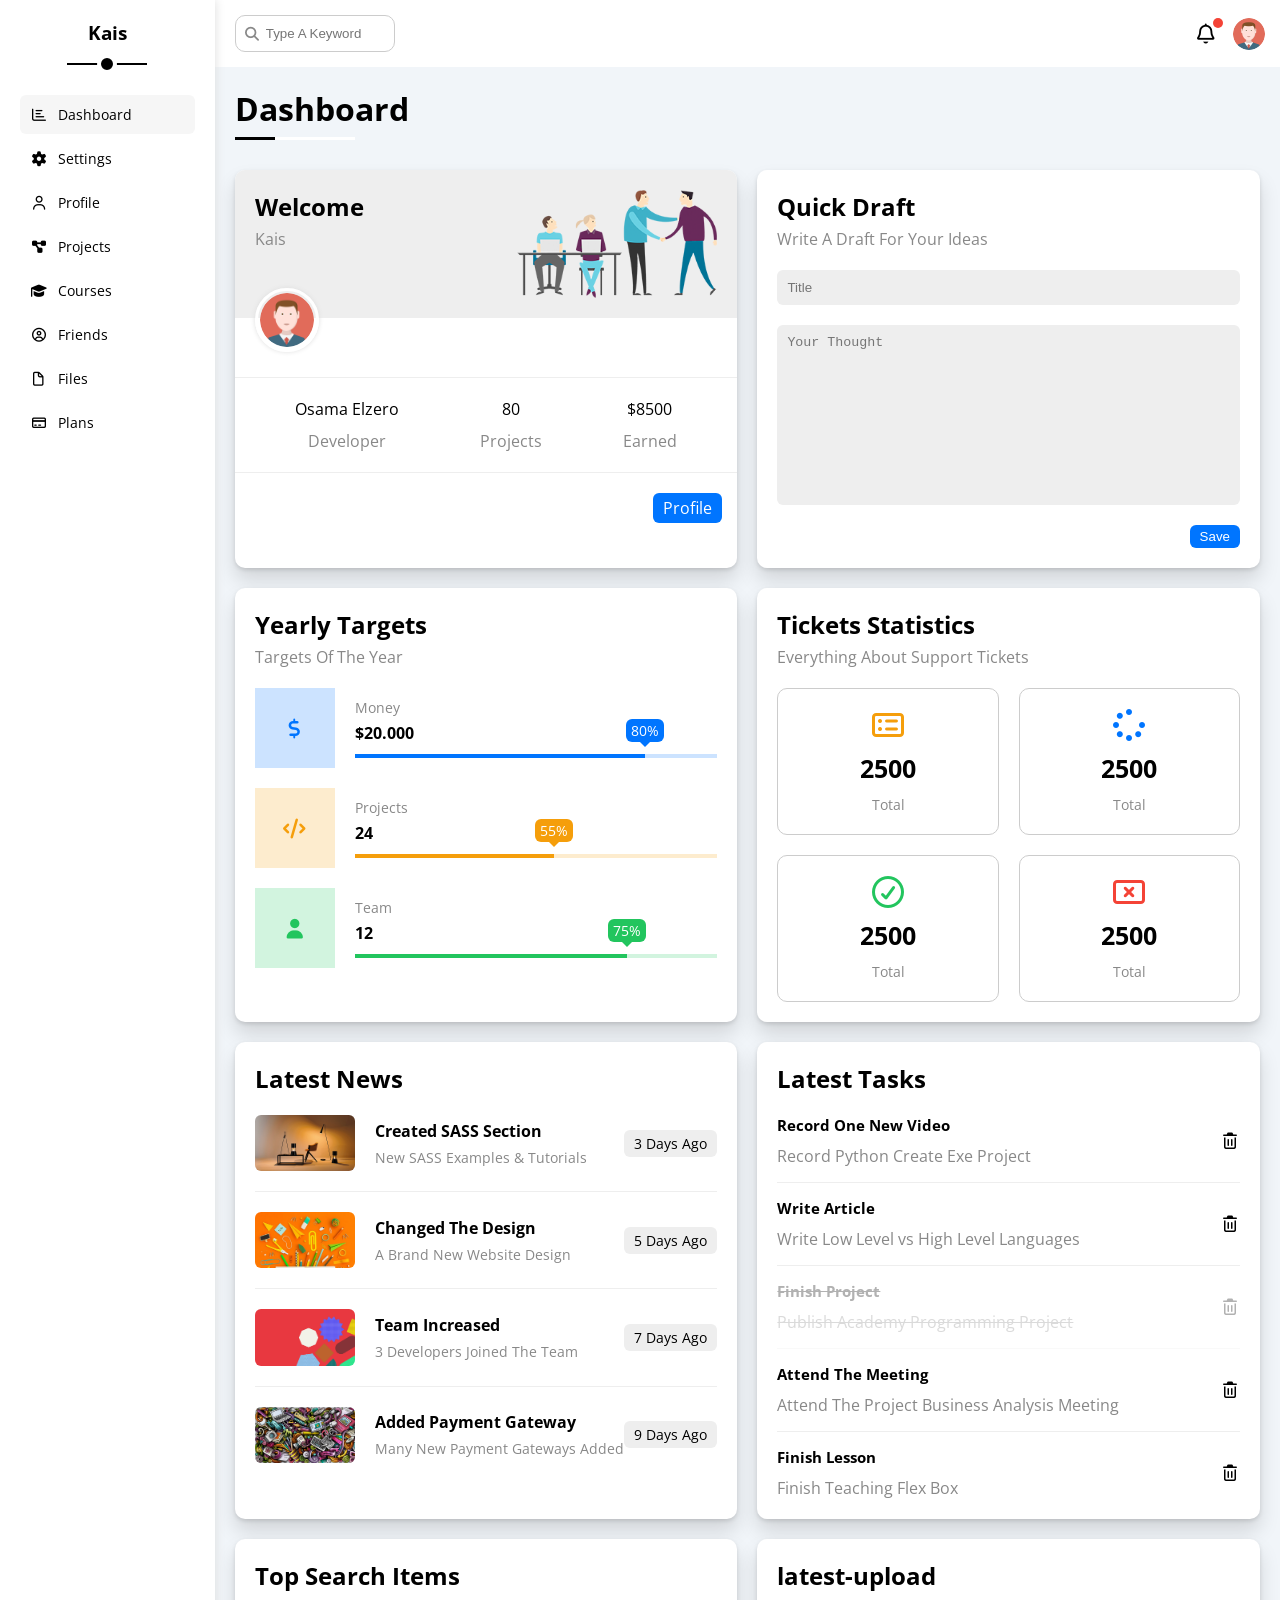
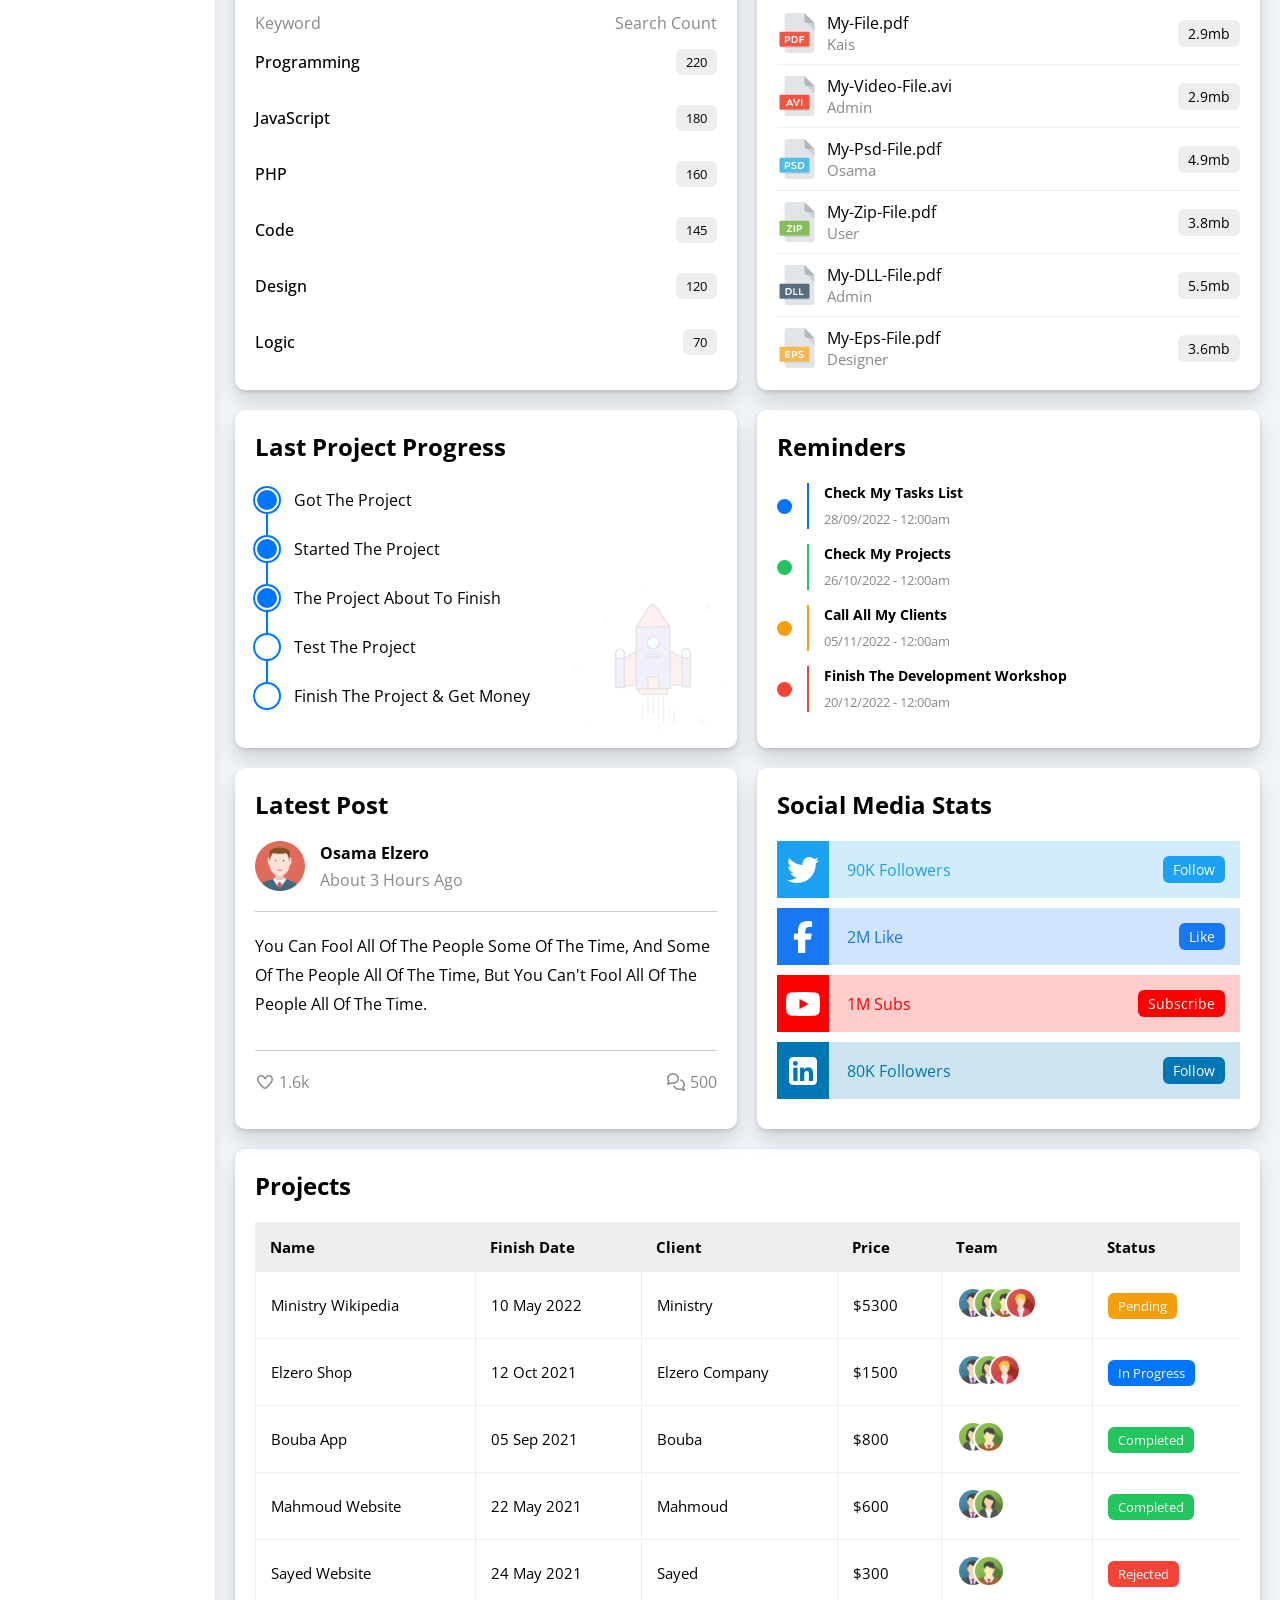
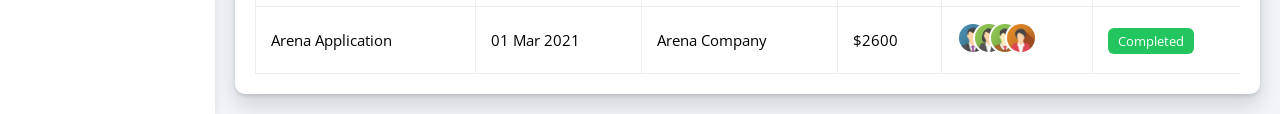
==== commit 18909ad3: "completed the rest" ====
--- a/index.html
+++ b/index.html
@@ -32,37 +32,37 @@
                         </a>
                     </li>
                     <li>
-                        <a class="d-flex align-center fs-14 c-black rad-6 p-10" href="Profile.html">
+                        <a class="d-flex align-center fs-14 c-black rad-6 p-10" href="profile.html">
                             <i class="fa-regular fa-user fa-fw"></i>
                             <span class="ml-10 hide-mobile">Profile</span>
                         </a>
                     </li>
                     <li>
-                        <a class="d-flex align-center fs-14 c-black rad-6 p-10" href="Projects.html">
+                        <a class="d-flex align-center fs-14 c-black rad-6 p-10" href="projects.html">
                             <i class="fa-solid fa-diagram-project fa-fw"></i>
                             <span class="ml-10 hide-mobile">Projects</span>
                         </a>
                     </li>
                     <li>
-                        <a class="d-flex align-center fs-14 c-black rad-6 p-10" href="Courses.html">
+                        <a class="d-flex align-center fs-14 c-black rad-6 p-10" href="courses.html">
                             <i class="fa-solid fa-graduation-cap fa-fw"></i>
                             <span class="ml-10 hide-mobile">Courses</span>
                         </a>
                     </li>
                     <li>
-                        <a class="d-flex align-center fs-14 c-black rad-6 p-10" href="Friends.html">
+                        <a class="d-flex align-center fs-14 c-black rad-6 p-10" href="friends.html">
                             <i class="fa-regular fa-circle-user fa-fw"></i>
                             <span class="ml-10 hide-mobile">Friends</span>
                         </a>
                     </li>
                     <li>
-                        <a class="d-flex align-center fs-14 c-black rad-6 p-10" href="Files.html">
+                        <a class="d-flex align-center fs-14 c-black rad-6 p-10" href="files.html">
                             <i class="fa-regular fa-file fa-fw"></i>
                             <span class="ml-10 hide-mobile">Files</span>
                         </a>
                     </li>
                     <li>
-                        <a class="d-flex align-center fs-14 c-black rad-6 p-10" href="Plans.html">
+                        <a class="d-flex align-center fs-14 c-black rad-6 p-10" href="plans.html">
                             <i class="fa-regular fa-credit-card fa-fw"></i>
                             <span class="ml-10 hide-mobile">Plans</span>
                         </a>
@@ -87,15 +87,15 @@
                 <!-- Start Wrapper -->
                 <div class="wrapper d-grid gap-20">          
                     <!-- Start Welcome -->
-                    <div class="welcome bg-white rad-10 text-c-mobile">
+                    <div class="welcome hide-overflow bg-white rad-10 box-shadow text-c-mobile">
                         <div class="welcome-header d-flex space-between p-20 bg-eee ">
                             <div>
                                 <h2 class="m-0">Welcome</h2>
                                 <span class="d-block mt-5 c-gray mb-20">Kais</span>
                             </div>
-                            <img class="hide-mobile" src="/images/welcome.png" alt="">
+                            <img class="hide-mobile" src="images/welcome.png" alt="">
                         </div>   
-                        <img class="rad-circle" src="/images/avatar.png" alt="">
+                        <img class="rad-circle" src="images/avatar.png" alt="">
                         <div class="body d-flex text-c p-20 mt-20 mb-20">
                             <div class="f-grow-1 p-rel">Osama Elzero
                                 <span class="d-block c-gray mt-10">Developer</span>
@@ -111,7 +111,7 @@
                     </div>
                     <!-- End Welcome -->
                     <!-- Start Quick Draft -->
-                    <div class="quick p-20 bg-white rad-10 text-c-mobile">
+                    <div class="quick p-20 bg-white rad-10 box-shadow text-c-mobile">
                         <div>
                             <h2 class="m-0">Quick Draft</h2>
                             <span class="d-block mt-5 c-gray mb-20">Write A Draft For Your Ideas</span>
@@ -124,7 +124,7 @@
                     </div>
                     <!-- End Quick Draft -->
                     <!-- Start Yearly Targets  -->
-                    <div class="targets p-20 bg-white rad-10 ">
+                    <div class="targets p-20 bg-white rad-10 box-shadow">
                         <div>
                             <h2 class="m-0">Yearly Targets</h2>
                             <span class="d-block mt-5 c-gray mb-20">Targets Of The Year</span>
@@ -168,7 +168,7 @@
                     </div>
                     <!-- End Yearly Targets -->
                     <!-- Start Tickets Statistics -->
-                    <div class="tickets p-20 bg-white rad-10 ">
+                    <div class="tickets p-20 bg-white rad-10 box-shadow">
                         <div>
                             <h2 class="m-0">Tickets Statistics</h2>
                             <span class="d-block mt-5 c-gray mb-20">Everything About Support Tickets</span>
@@ -199,7 +199,7 @@
                     </div>
                     <!-- End Tickets Statistics -->
                     <!-- Start Latest News -->
-                    <div class="news p-20 bg-white rad-10  text-c-mobile">
+                    <div class="news p-20 bg-white rad-10 box-shadow text-c-mobile">
                         <h2 class="mt-0 mb-20">Latest News</h2>
                         <div class="news-row flex-center pb-20 mb-20 column-mobile">
                             <img class="rad-6 mr-15" src="images/news-01.png" alt="">
@@ -236,7 +236,7 @@
                     </div>
                     <!-- End Latest News -->
                     <!-- Start Tasks -->
-                    <div class="tasks p-20 bg-white rad-10 ">
+                    <div class="tasks p-20 bg-white rad-10 box-shadow">
                         <h2 class="mt-0 mb-20">Latest Tasks</h2>
                         <div class="tasks-row flex-between">
                             <div class="info">
@@ -276,7 +276,7 @@
                     </div>
                     <!-- End Tasks -->
                     <!-- Start Top Search Items -->
-                    <div class="top-search p-20 bg-white rad-10">
+                    <div class="top-search p-20 bg-white rad-10 box-shadow">
                         <h2 class="mt-0 mb-20">Top Search Items</h2>
                         <div class="first-row flex-between c-gray">
                             <div>Keyword</div>
@@ -309,7 +309,7 @@
                     </div>
                     <!-- End Top Search Items -->
                     <!-- Start Latest Upload  -->
-                    <div class="latest-upload p-20 bg-white rad-10 ">
+                    <div class="latest-upload p-20 bg-white rad-10 box-shadow">
                         <h2 class="mt-0 mb-20">latest-upload</h2>
                         <div class="latest-upload-row flex-between">
                             <img class="mr-10" src="images/pdf.svg" alt="">
@@ -362,7 +362,7 @@
                     </div>
                     <!-- End Latest Upload  -->
                     <!-- Start Last Project Progress  -->
-                    <div class="latest-projects p-20 bg-white rad-10 p-rel  text-c-mobile">
+                    <div class="latest-projects p-20 bg-white rad-10 p-rel box-shadow text-c-mobile">
                         <h2 class="mt-0 mb-20">Last Project Progress</h2>
                         <ul class="p-rel">
                             <li class="d-flex align-center mt-25 done">Got The Project</li>
@@ -375,7 +375,7 @@
                     </div>
                     <!-- End Last Project Progress -->
                     <!-- Start Reminders -->
-                    <div class="reminders p-20 bg-white rad-10 p-rel">
+                    <div class="reminders p-20 bg-white rad-10 p-rel box-shadow">
                         <h2 class="mt-0 mb-20">Reminders</h2>
                         <ul>
                             <li class="blue d-flex align-center mt-15 ">
@@ -410,7 +410,7 @@
                     </div>
                     <!-- End Reminders -->
                     <!-- Start Latest Post -->
-                    <div class="latest-post p-20 bg-white rad-10 p-rel">
+                    <div class="latest-post p-20 bg-white rad-10 p-rel box-shadow">
                         <h2 class="mt-0 mb-20">Latest Post</h2>
                         <div class="d-flex align-center mb-20">
                             <img src="images/avatar.png" alt="">
@@ -437,7 +437,7 @@
                     </div>
                     <!-- End Latest Post -->
                     <!-- Start Social Media Stats -->
-                    <div class="social-stats p-20 bg-white rad-10 p-rel">
+                    <div class="social-stats p-20 bg-white rad-10 p-rel box-shadow">
                         <h2 class="mt-0 mb-20">Social Media Stats</h2>
                         <div class="box flex-between twitter p-rel mb-10">
                             <i class="fa-brands fa-twitter fa-2x c-white p-abs h-full flex-center bg-blue p-20"></i>
@@ -464,7 +464,7 @@
                 </div>
                 <!-- End Wrapper -->
                 <!-- Start Projects Table -->
-                <div class="projects p-20 bg-white rad-10 m-20">
+                <div class="projects p-20 bg-white rad-10 m-20 box-shadow">
                     <h2 class="mt-0 mb-20">Projects</h2>
                     <div class="responsive-table">
                         <table class="fs-15 w-full">
@@ -500,9 +500,9 @@
                                     <td>Elzero Company</td>
                                     <td>$1500</td>
                                     <td>
-                                        <img src="/images/team-01.png" alt="">
-                                        <img src="/images/team-02.png" alt="">
-                                        <img src="/images/team-05.png" alt="">
+                                        <img src="images/team-01.png" alt="">
+                                        <img src="images/team-02.png" alt="">
+                                        <img src="images/team-05.png" alt="">
                                     </td>
                                     <td>
                                         <span class="btn-shape c-white fs-13 bg-blue">In Progress</span>
@@ -514,8 +514,8 @@
                                     <td>Bouba</td>
                                     <td>$800</td>
                                     <td>
-                                        <img src="/images/team-02.png" alt="">
-                                        <img src="/images/team-03.png" alt="">
+                                        <img src="images/team-02.png" alt="">
+                                        <img src="images/team-03.png" alt="">
                                     </td>
                                     <td>
                                         <span class="btn-shape c-white fs-13 bg-green">Completed</span>
@@ -527,8 +527,8 @@
                                     <td>Mahmoud</td>
                                     <td>$600</td>
                                     <td>
-                                        <img src="/images/team-01.png" alt="">
-                                        <img src="/images/team-02.png" alt="">
+                                        <img src="images/team-01.png" alt="">
+                                        <img src="images/team-02.png" alt="">
                                     </td>
                                     <td>
                                         <span class="btn-shape c-white fs-13 bg-green">Completed</span>
@@ -540,8 +540,8 @@
                                     <td>Sayed</td>
                                     <td>$300</td>
                                     <td>
-                                        <img src="/images/team-01.png" alt="">
-                                        <img src="/images/team-03.png" alt="">
+                                        <img src="images/team-01.png" alt="">
+                                        <img src="images/team-03.png" alt="">
                                     </td>
                                     <td>
                                         <span class="btn-shape c-white fs-13 bg-red ">Rejected</span>
@@ -553,10 +553,10 @@
                                     <td>Arena Company</td>
                                     <td>$2600</td>
                                     <td>
-                                        <img src="/images/team-01.png" alt="">
-                                        <img src="/images/team-02.png" alt="">
-                                        <img src="/images/team-03.png" alt="">
-                                        <img src="/images/team-04.png" alt="">
+                                        <img src="images/team-01.png" alt="">
+                                        <img src="images/team-02.png" alt="">
+                                        <img src="images/team-03.png" alt="">
+                                        <img src="images/team-04.png" alt="">
                                     </td>
                                     <td>
                                         <span class="btn-shape c-white fs-13 bg-green">Completed</span>
--- a/css/frame-work.css
+++ b/css/frame-work.css
@@ -198,6 +198,9 @@
 .bold {
     font-weight: bold;
 }
+.fw-normal {
+    font-weight: normal;
+}
 /* End Font */
 /* Start Size  */
 .w-full {
@@ -226,6 +229,9 @@
 .border-1-ccc {
     border: 1px solid #ccc;
 }
+.border-1-eee {
+    border: 1px solid #eee;
+}
 .border-2-eee {
     border: 2px solid #eee;
 }
@@ -239,6 +245,11 @@
     border: none;
 }
 /* End Border */
+/* Start View */
+.hide-overflow {
+    overflow: hidden;
+}
+/* End View */
 /* Start Component */
 .flex-center {
     display: flex;
@@ -254,5 +265,10 @@
     padding: 4px 10px;
     border-radius: 6px;
 }
+.box-shadow {
+    -moz-box-shadow: 0px 12px 20px 0px rgb(0 0 0 / 13%), 0px 2px 4px 0px rgb(0 0 0 / 12%);
+    -webkit-box-shadow: 0px 12px 20px 0px rgb(0 0 0 / 13%), 0px 2px 4px 0px rgb(0 0 0 / 12%);
+    box-shadow: 0px 12px 20px 0px rgb(0 0 0 / 13%), 0px 2px 4px 0px rgb(0 0 0 / 12%);
+}
 /* End Component */
 
--- a/css/main-style.css
+++ b/css/main-style.css
@@ -1,9 +1,11 @@
 :root {
+    --main-transition:0.3s;
     --blue-color:#0075ff;
     --blue-alt-color:#0d69d5;
     --orange-color:#f59e0b;
     --green-color:#22c55e;
     --red-color:#f44336;
+    --red-alt-color:#df3f34;
     --gray-color:#888;
 }
 body {
@@ -72,7 +74,7 @@
     }
 }
 .sidebar ul li a {
-    transition: 0.3s;
+    transition: var(--main-transition);
     margin-bottom: 5px;
 }
 .sidebar ul li a:hover , 
@@ -114,7 +116,7 @@
     padding-left: 30px;
     margin-left: 5px;
     width: 160px;
-    transition: width 0.3s;
+    transition: width var(--main-transition);
 }
 .head .search input:focus {
     outline:auto ;
@@ -174,10 +176,15 @@
         gap: 10px;
     }
 }
+@media (min-width:768px) {
+    .wrapper > div {
+        transition: var(--main-transition);
+    }
+    .wrapper > div:hover {
+        transform: scale(1.011);
+    }    
+}
 /* Start Welcome */
-.welcome {
-    overflow: hidden;
-}
 .welcome .welcome-header img {
     width: 200px;
 }
@@ -221,7 +228,7 @@
 }
 .welcome a {
     margin: 0 15px 15px auto;
-    transition: 0.3s;
+    transition: var(--main-transition);
 }
 .welcome a:hover {
     background-color: var(--blue-alt-color);
@@ -235,7 +242,7 @@
 .quick input[type=submit] {
     margin-left: auto;
     cursor: pointer;
-    transition: 0.3s;
+    transition: var(--main-transition);
 }
 .quick input[type=submit]:hover {
     background-color: var(--blue-alt-color);
@@ -352,7 +359,7 @@
 }
 .tasks .tasks-row i {
     cursor: pointer;
-    transition: 0.3s;
+    transition: var(--main-transition);
 }
 .tasks .tasks-row i:hover {
     color: var(--red-color);
@@ -481,7 +488,7 @@
     left: 0;
     top: 0;
     width: 52px;
-    transition: 0.3s;
+    transition: var(--main-transition);
 }
 .social-stats .box i:hover {
     transform: rotate(5deg);
@@ -512,7 +519,7 @@
     border-spacing: 0;
 }
 .projects table tbody tr {
-    transition: 0.3s;
+    transition: var(--main-transition);
 }
 .projects table tbody tr:hover  {
     background-color: #faf7f7;
@@ -527,7 +534,7 @@
 .projects table tbody td {
     border-bottom:1px  solid #eee;
     border-left:1px  solid #eee;
-    transition: 0.3s;
+    transition: var(--main-transition);
 }
 .projects table tbody td:last-child {
     border-right: 1px solid #eee;
@@ -564,21 +571,24 @@
     width: calc(100% - 80px);
 }
 .settings-page .button {
-    transition: 0.3s;
-}
-.settings-page .button:hover {
-    background-color: var(--blue-alt-color);
+    transition: var(--main-transition);
+}
+.settings-page .button.bg-blue:hover {
+    background-color:var(--blue-alt-color);
+}
+.settings-page .button.bg-eee:hover {
+    background-color:#ddd;
 }
 /* social */
-.social-box i {
+.settings-page .social-box i {
     background-color: #f6f6f6;
     height: 40px;
     width: 40px;
     border-radius: 6px 0 0 6px;
     border: 1px solid #ddd;
-    transition: 0.3s;
-}
-.social-box input {
+    transition: var(--main-transition);
+}
+.settings-page .social-box input {
     padding-left: 10px;
     background-color: #f6f6f6;
     border: #ddd;
@@ -587,37 +597,37 @@
     border: 1px solid #ddd;
     border-left: none;
 }
-.social-box > div:focus-within i {
+.settings-page .social-box > div:focus-within i {
     color: black;
 }
 /* widgets control */
-.widgets-control-box input[type="checkbox"] {
+.settings-page .widgets-control-box input[type="checkbox"] {
     -webkit-appearance:none ;
     appearance: none;
 }
-.widgets-control-box label {
+.settings-page .widgets-control-box label {
     position: relative;
     padding-left: 26px;
     cursor: pointer;
 }
-.widgets-control-box label::before ,
-.widgets-control-box label::after {
+.settings-page .widgets-control-box label::before ,
+.settings-page .widgets-control-box label::after {
     position: absolute;
     left: 0;
     top: 50%;
     border-radius:4px ;
     margin-top: -9px;
 }
-.widgets-control-box label::before {
+.settings-page .widgets-control-box label::before {
     content: "";
     width: 14px;
     height: 14px;
     border:2px solid var(--gray-color) ;
 }
-.widgets-control-box label:hover::before {
+.settings-page .widgets-control-box label:hover::before {
     border-color: var(--blue-alt-color);
 }
-.widgets-control-box label::after {
+.settings-page .widgets-control-box label::after {
     font-family: var(--fa-style-family-classic);
     content: "\f00c";
     font-weight: 900;
@@ -630,28 +640,28 @@
     justify-content: center;
     align-items: center;
     transform: scale(0);
-    transition: 0.3s;
-}
-.widgets-control-box input[type=checkbox]:checked + label::after {
+    transition: var(--main-transition);
+}
+.settings-page .widgets-control-box input[type=checkbox]:checked + label::after {
     transform: scale(1);
 }
 /* date */
-input[type="radio"] {
+.settings-page input[type="radio"] {
     -webkit-appearance:none ;
     appearance: none;
 }
-.date label {
+.settings-page .date label {
     position: relative;
     padding-left: 30px;
     cursor: pointer;
 }
-.date label::before ,
-.date label::after {
+.settings-page .date label::before ,
+.settings-page .date label::after {
     position: absolute;
     border-radius:50% ;
     top: 50%;
 }
-.date label::before {
+.settings-page .date label::before {
     content: "";
     margin-top: -11px;
     left: 0;
@@ -659,10 +669,10 @@
     height: 18px;
     border:2px solid var(--gray-color) ;
 }
-.date label:hover::before {
+.settings-page .date label:hover::before {
     border-color: var(--blue-alt-color);
 }
-.date label::after {
+.settings-page .date label::after {
     content: "";
     left: 5px;
     margin-top: -6px;
@@ -671,25 +681,25 @@
     width: 12px;
     height: 12px;
     transform: scale(0);
-    transition: 0.3s;
-}
-.date input[type=radio]:checked + label::before {
+    transition: var(--main-transition);
+}
+.settings-page .date input[type=radio]:checked + label::before {
     border-color: var(--blue-color);
 }
-.date input[type=radio]:checked + label::after {
+.settings-page .date input[type=radio]:checked + label::after {
     transform: scale(1);
 }
 /* servers */
-.servers label {
+.settings-page .servers label {
     cursor: pointer;
 }
-.servers i {
+.settings-page .servers i {
     margin: 0 auto 10px;
 }
-.servers input[type=radio]:checked + .server > label {
+.settings-page .servers input[type=radio]:checked + .server > label {
     color: var(--blue-color);
 }
-.servers input[type=radio]:checked + .server {
+.settings-page .servers input[type=radio]:checked + .server {
     border-color: var(--blue-color);
 }
 /* toggle */
@@ -704,7 +714,7 @@
     height: 32px;
     border-radius: 16px;
     position: relative;
-    transition: 0.3s;
+    transition: var(--main-transition);
     cursor: pointer;
 }
 .toggle-switch::before {
@@ -722,7 +732,7 @@
     justify-content: center;
     align-items: center;
     color: #aaa;
-    transition: 0.3s;
+    transition: var(--main-transition);
 }
 .toggle-checkbox:checked + .toggle-switch {
     background-color: var(--blue-color);
@@ -752,7 +762,6 @@
     position: relative;
     height: 6px;
     width: 70%;
-    overflow: hidden;
     margin: auto;
 }
 .profile-page .overview .avatar-box .level span {
@@ -766,16 +775,13 @@
 }
 .profile-page .overview .info-box .box {
     flex-wrap: wrap;
-    transition: 0.3s;
+    transition: var(--main-transition);
 }
 .profile-page .overview .info-box .box > div {
     min-width: 250px;
 }
 .profile-page .overview .info-box .box:hover {
     background-color: #f9f9f9;
-}
-.profile-page .overview .info-box h4 {
-    font-weight:normal ;
 }
 .profile-page .overview .info-box .toggle-switch {
     height: 20px;
@@ -827,10 +833,7 @@
     margin-left: auto;
     text-align: right;
 }
-@media (max-width:767px)  { 
-    .profile-page .other-data .latest-activities {
-        text-align: center;
-    }   
+@media (max-width:767px)  {  
     .profile-page .other-data .latest-activities .box img  {
         margin: 0 0 10px;
     }
@@ -840,6 +843,265 @@
     }
 }
 /* End Profile */
+/* Start Project */
+.projects-page {
+    grid-template-columns: repeat(auto-fill, minmax(500px, 1fr));
+}
+@media (max-width:767px) {
+    .projects-page {
+        grid-template-columns:minmax(100px, 1fr);
+        gap:10px;
+        margin-left: 10px;
+        margin-right: 10px;
+    }
+}
+@media (min-width:768px) {
+    .projects-page .project {
+        transition: var(--main-transition);
+    }
+    .projects-page .project:hover {
+        transform: scale(1.01);
+    }
+}
+
+.projects-page .project .date {
+    right: 10px;
+    top: 10px;
+}
+.projects-page .project .team {
+    min-height: 80px;
+    position: relative;
+}
+.projects-page .project .team a {
+    position: absolute;
+    left: 0;
+    bottom: 0;
+}
+.projects-page .project .team a:nth-child(2) {
+    left: 25px;
+}
+.projects-page .project .team a:nth-child(3) {
+    left: 50px;
+}
+.projects-page .project .team a:nth-child(4) {
+    left: 75px;
+}
+.projects-page .project .team a:nth-child(5) {
+    left: 100px;
+}
+.projects-page .project .team a:hover {
+    z-index: 1000;
+}
+.projects-page .project .team img {
+    width: 40px;
+    height: 40px;
+    border: 2px solid white;
+}
+.projects-page .project .do {
+    justify-content: flex-end;
+    gap: 10px;
+    border-bottom: 1px solid #eee;
+    border-top: 1px solid #eee;
+}
+.projects-page .project .info .progress {
+    height: 8px;
+    width: 260px;
+}
+@media (max-width:767px) {
+    .projects-page .project .info .progress {
+        margin-bottom: 20px;
+    }
+}
+@media (max-width:400px) {
+    .projects-page .project .info .progress {
+        width: 100%;
+    }
+}
+.projects-page .project .info .progress span {
+    left: 0;
+    top: 0;
+}
+.projects-page .project .info i {
+    margin-right: -5px;
+}
+/* End Project */
+/* Start Courses */
+.courses-page {
+    grid-template-columns: repeat(auto-fill, minmax(300px, 1fr));
+}
+@media (min-width:768px) {
+    .courses-page .course {
+        transition:var(--main-transition);
+    }
+    .courses-page .course:hover {
+        transform: scale(1.012);
+    }
+}
+.courses-page .course img.avatar {
+    width: 64px;
+    height: 64px;
+    left: 20px;
+    top: 20px;
+    border: 2px solid white;
+}
+.courses-page .course img.cover {
+    width: 100%;
+}
+.courses-page .course div p {
+    line-height: 1.6;
+}
+.courses-page .course div a {
+    font-size: 14px;
+    bottom: -12px;
+    left: 50%;
+    transform: translateX(-50%);
+    transition: var(--main-transition);
+}
+.courses-page .course div a:hover {
+    background-color: var(--blue-alt-color);
+}
+.courses-page .course .info div:last-of-type i {
+    margin-right: -6px;
+}
+/* End Courses */
+/* Start Friends */
+.friends-page {
+    grid-template-columns: repeat(auto-fill, minmax(300px, 1fr));
+}
+@media (min-width:768px) {
+    .friends-page .friend {
+        transition: var(--main-transition);
+    }
+    .friends-page .friend:hover {
+        transform: scale(1.012);
+    }    
+}
+.friends-page .friend .contact {
+    left: 10px;
+    top: 10px;
+}
+.friends-page .friend .contact i {
+    color: #666;
+    background: #eee;
+    font-size: 13px;
+    border-radius: 50%;
+    width: 35px;
+    height: 35px;
+    display: inline-flex;
+    justify-content: center;
+    align-items: center;
+    cursor: pointer;
+    transition: var(--main-transition);
+}
+.friends-page .friend .contact i:hover {
+    color: white;
+    background-color: var(--blue-color);
+}
+.friends-page .friend div img {
+    width: 100px;
+    height: 100px;
+}
+.friends-page .friend .icons i {
+    margin-right: 6px;
+}
+.friends-page .friend .icons .vip {
+    right: 10px;
+    top: 50%;
+    transform: translateY(-50%);
+    font-size: 40px;
+    opacity: 0.2;
+}
+.friends-page .friend .info a:first-of-type {
+    transition: var(--main-transition)
+}
+.friends-page .friend .info a:first-of-type:hover {
+    background-color: var(--blue-alt-color);
+}
+.friends-page .friend .info a:last-of-type {
+    transition: var(--main-transition)
+}
+.friends-page .friend .info a:last-of-type:hover {
+    background-color:#df3f34;
+}
+/* End Friends */
+/* Start Files */
+.files-page {
+    flex-direction: row-reverse;
+    align-items: flex-start;
+}
+@media (max-width:767px) {
+    .files-page {
+        flex-direction: column;
+        align-items:normal ;
+    }
+}
+.files-page .files-stats {
+    min-width: 260px;
+}
+@media (min-width:768px) {
+    .files-page .files-stats {
+        transition: var(--main-transition);
+    }
+    .files-page .files-stats:hover {
+        transform: scale(1.017);
+    }    
+}
+.files-page .files-stats .box i {
+    margin-right: 10px;
+}
+.files-page .files-stats .box i.blue {
+    background-color: rgba(0 117 255 / 20%);
+}
+.files-page .files-stats .box i.green {
+    background-color: rgb(34 197 94 / 20%);
+}
+.files-page .files-stats .box i.red {
+    background-color: rgb(244 67 54 / 20%);
+}
+.files-page .files-stats .box i.orange {
+    background-color: rgb(245 158 11 / 20%);
+}
+.files-page .files-stats .box > span {
+    margin-left: auto;
+}
+.files-page .files-stats a {
+    padding: 10px 15px;
+    margin: 20px auto 0;
+    transition: var(--main-transition);
+}
+.files-page .files-stats a:hover {
+    background-color: var(--blue-alt-color);
+}
+.files-page .files-stats a:hover i {
+    animation: up-and-down 0.8s infinite ;
+}
+.files-page .files-content {
+    grid-template-columns: repeat(auto-fill, minmax(200px , 1fr));
+}
+@media (min-width:768px) {
+    .files-page .files-content .file {
+        transition: var(--main-transition);
+    }
+    .files-page .files-content .file:hover {
+        transform: scale(1.017);
+    }    
+}
+.files-page .files-content .file i {
+    cursor: pointer;
+    transition: var(--main-transition);
+}
+.files-page .files-content .file i:hover {
+    color: black;
+}
+.files-page .files-content .file .icon img {
+    width: 64px;
+    height: 64px;
+    transition: var(--main-transition);
+}
+.files-page .files-content .file:hover .icon img {
+    transform: rotate(5deg);
+}
+/* End Files */
 /* Start Animation */
 @keyframes change-color {
     0% {
@@ -849,4 +1111,12 @@
         background-color: white;
     }
 }
+@keyframes up-and-down {
+    0% , 100% {
+        transform: translateY(0);
+    }
+    50% {
+        transform: translateY(-3px);
+    }
+}
 /* End Animation */
